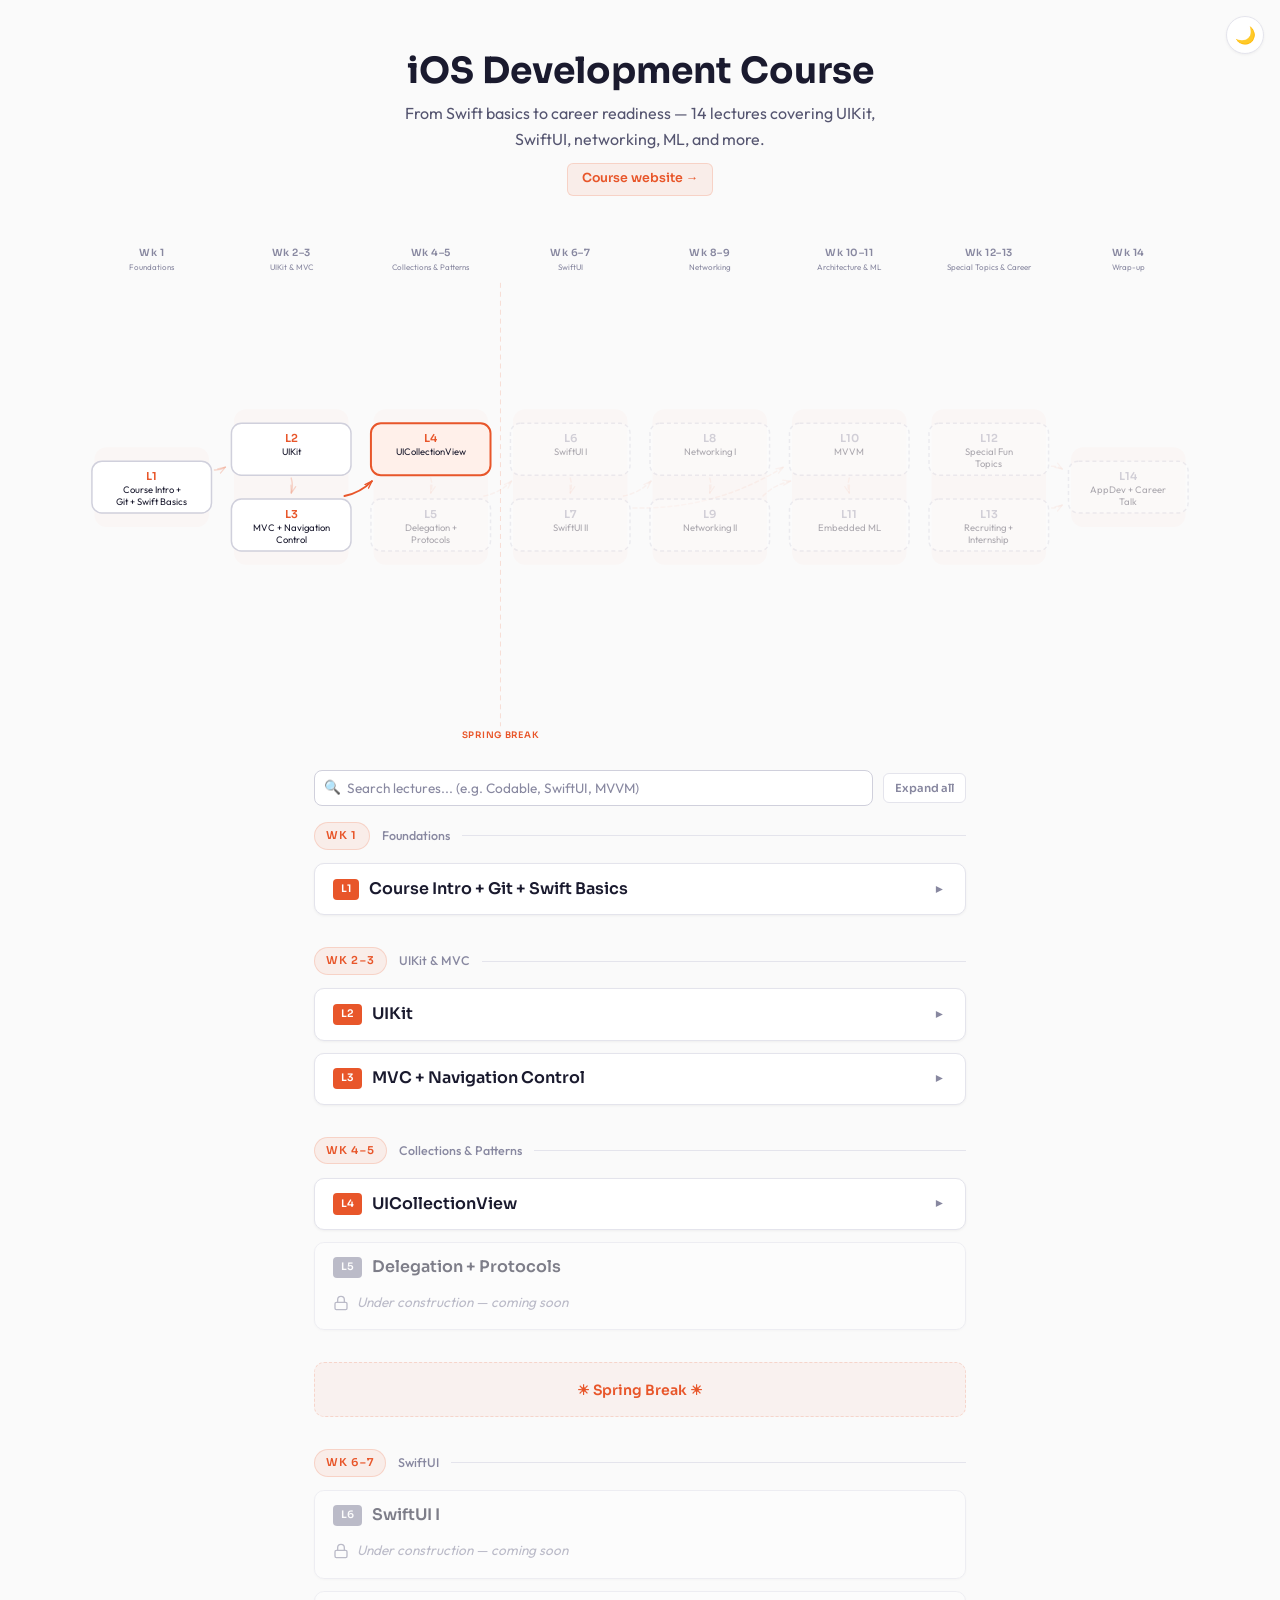
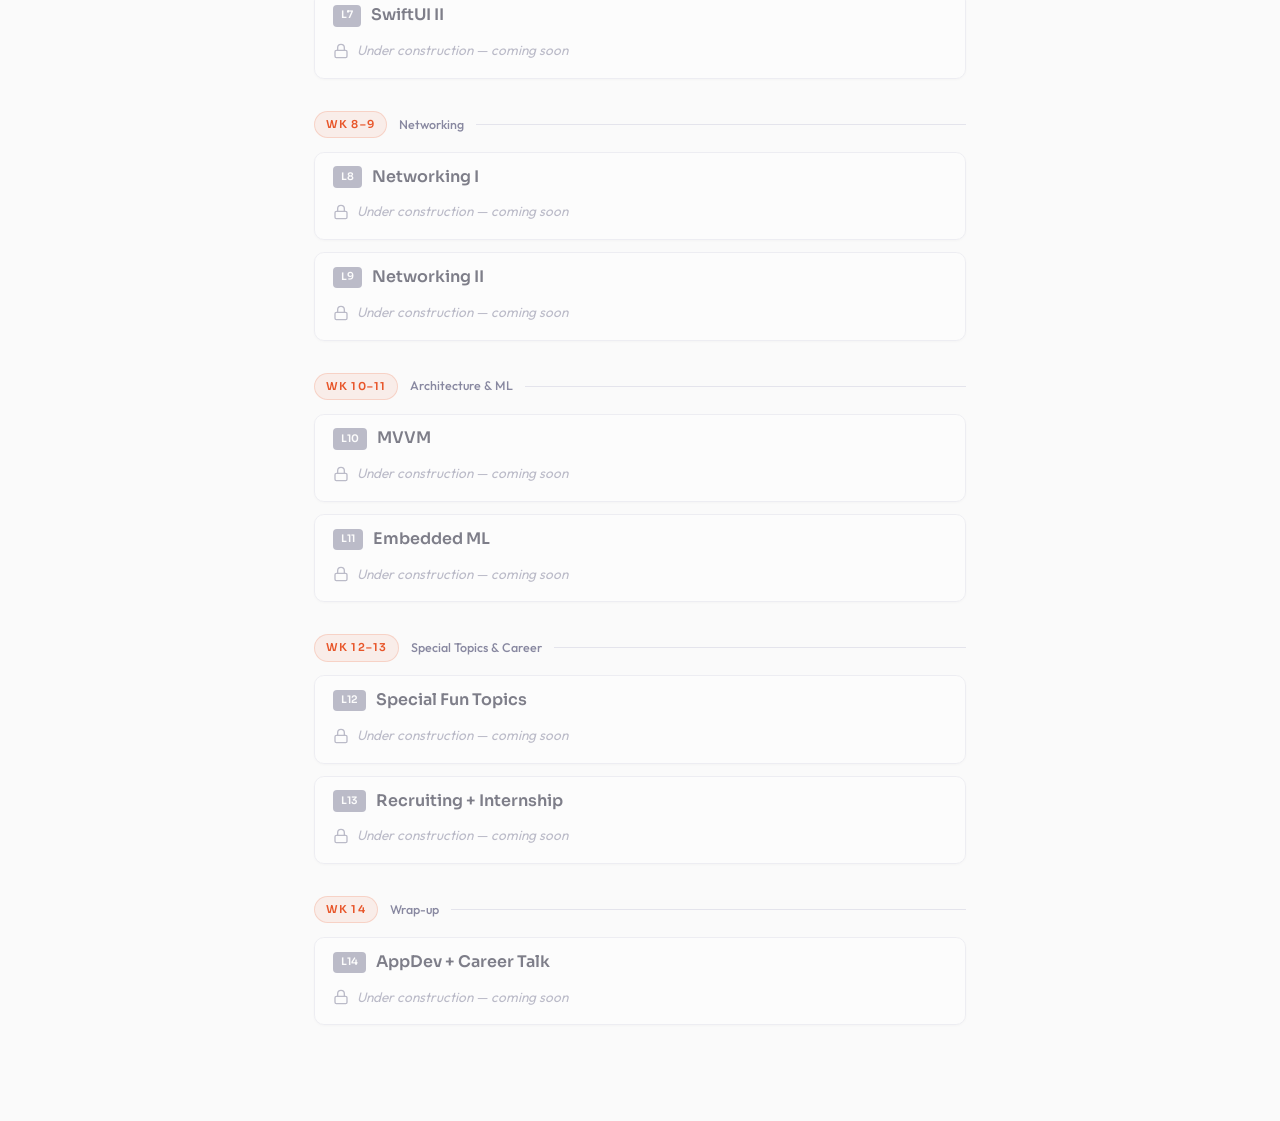
==== index.html @ e12b3c20 "Initial commit: iOS Development Course curriculum visualizer Single-page web app with interactive SV" ====
<!DOCTYPE html>
<html lang="en">
<head>
<meta charset="UTF-8">
<meta name="viewport" content="width=device-width, initial-scale=1.0">
<title>iOS Development Course</title>
<link rel="preconnect" href="https://fonts.googleapis.com">
<link rel="preconnect" href="https://fonts.gstatic.com" crossorigin>
<link href="https://fonts.googleapis.com/css2?family=Sora:wght@400;500;600;700&family=Outfit:wght@400;500;600&display=swap" rel="stylesheet">
<link rel="stylesheet" href="styles.css">
</head>
<body>
<button class="theme-toggle" id="themeToggle" aria-label="Toggle dark mode" title="Toggle theme"></button>

<header>
  <h1>iOS Development Course</h1>
  <p>From Swift basics to career readiness — 14 lectures covering UIKit, SwiftUI, networking, ML, and more.</p>
  <a href="https://ios-course.cornellappdev.com/" target="_blank" rel="noopener" class="course-link">Course website &rarr;</a>
</header>

<div id="graph-container">
  <div class="graph-tooltip" id="tooltip"></div>
  <div class="edge-label-tooltip" id="edgeTooltip"></div>
  <div class="mobile-graph" id="mobileGraph"></div>
</div>

<div class="controls-bar">
  <div class="search-wrap">
    <span class="search-icon">&#x1F50D;</span>
    <input type="text" id="searchInput" placeholder="Search lectures... (e.g. Codable, SwiftUI, MVVM)" aria-label="Search lectures">
    <button class="search-clear" id="searchClear" aria-label="Clear search">&times;</button>
  </div>
  <button class="toggle-all-btn" id="toggleAllBtn">Expand all</button>
</div>

<div class="no-results" id="noResults">No lectures match your search.</div>

<main id="content"></main>

<div class="modal-overlay" id="lectureModal">
  <div class="modal-card">
    <button class="modal-close" id="modalClose" aria-label="Close">&times;</button>
    <div id="modalContent"></div>
  </div>
</div>

<script type="module" src="js/app.js"></script>
</body>
</html>
---- styles.css ----
:root {
  --bg: #fafafa;
  --bg-card: #ffffff;
  --text: #1a1a2e;
  --text-secondary: #555570;
  --text-dim: #8888a0;
  --accent: #E8562A;
  --accent-light: rgba(232, 86, 42, 0.08);
  --accent-mid: rgba(232, 86, 42, 0.18);
  --border: #e4e4ec;
  --shadow: 0 1px 3px rgba(0,0,0,0.05);
  --node-bg: #ffffff;
  --node-border: #d0d0dc;
  --node-text: #1a1a2e;
  --node-hover-bg: #fff8f5;
  --node-active-bg: #fff0ea;
  --edge-color: rgba(232, 86, 42, 0.22);
  --edge-hover: rgba(232, 86, 42, 0.7);
  --break-bg: rgba(232, 86, 42, 0.05);
  --break-border: rgba(232, 86, 42, 0.18);
  --tooltip-bg: #1a1a2e;
  --tooltip-text: #f0f0f0;
  --week-bg: rgba(232, 86, 42, 0.03);
  --week-border: rgba(232, 86, 42, 0.08);
  --week-text: #8888a0;
  --col-bg: rgba(232, 86, 42, 0.025);
  --search-bg: #ffffff;
  --search-border: #d0d0dc;
  --search-focus: rgba(232, 86, 42, 0.3);
  --highlight-bg: rgba(232, 86, 42, 0.08);
}

[data-theme="dark"] {
  --bg: #0e0e14;
  --bg-card: #181822;
  --text: #e4e4f0;
  --text-secondary: #a0a0b8;
  --text-dim: #6a6a82;
  --accent: #FF7A4A;
  --accent-light: rgba(255, 122, 74, 0.08);
  --accent-mid: rgba(255, 122, 74, 0.15);
  --border: #28283a;
  --shadow: 0 1px 3px rgba(0,0,0,0.25);
  --node-bg: #1c1c28;
  --node-border: #34344a;
  --node-text: #e4e4f0;
  --node-hover-bg: #241c1a;
  --node-active-bg: #2e1e18;
  --edge-color: rgba(255, 122, 74, 0.18);
  --edge-hover: rgba(255, 122, 74, 0.65);
  --break-bg: rgba(255, 122, 74, 0.05);
  --break-border: rgba(255, 122, 74, 0.12);
  --tooltip-bg: #e4e4f0;
  --tooltip-text: #1a1a2e;
  --week-bg: rgba(255, 122, 74, 0.03);
  --week-border: rgba(255, 122, 74, 0.08);
  --week-text: #6a6a82;
  --col-bg: rgba(255, 122, 74, 0.02);
  --search-bg: #1c1c28;
  --search-border: #34344a;
  --search-focus: rgba(255, 122, 74, 0.25);
  --highlight-bg: rgba(255, 122, 74, 0.06);
}

* { margin: 0; padding: 0; box-sizing: border-box; }

body {
  font-family: 'Outfit', sans-serif;
  background: var(--bg);
  color: var(--text);
  line-height: 1.6;
  transition: background 0.3s, color 0.3s;
}

h1, h2, h3 {
  font-family: 'Sora', sans-serif;
  font-weight: 600;
  line-height: 1.3;
}

/* Theme toggle */
.theme-toggle {
  position: fixed;
  top: 1rem;
  right: 1rem;
  z-index: 100;
  background: var(--bg-card);
  border: 1px solid var(--border);
  border-radius: 50%;
  width: 38px;
  height: 38px;
  display: flex;
  align-items: center;
  justify-content: center;
  cursor: pointer;
  font-size: 1.05rem;
  box-shadow: var(--shadow);
  transition: background 0.3s, border-color 0.3s;
  -webkit-tap-highlight-color: transparent;
}
.theme-toggle:hover { border-color: var(--accent); }
.theme-toggle:focus-visible { outline: 2px solid var(--accent); outline-offset: 2px; }

/* Header */
header {
  text-align: center;
  padding: 3rem 1.5rem 1rem;
  max-width: 680px;
  margin: 0 auto;
}

header h1 {
  font-size: clamp(1.6rem, 4vw, 2.25rem);
  font-weight: 700;
  margin-bottom: 0.4rem;
}

header p {
  color: var(--text-secondary);
  font-size: 1rem;
  max-width: 500px;
  margin: 0 auto;
}

.course-link {
  display: inline-block;
  margin-top: 0.65rem;
  font-family: 'Sora', sans-serif;
  font-size: 0.78rem;
  font-weight: 600;
  color: var(--accent);
  text-decoration: none;
  border: 1px solid var(--accent-mid);
  background: var(--accent-light);
  padding: 0.35rem 0.85rem;
  border-radius: 6px;
  transition: background 0.2s, border-color 0.2s;
}
.course-link:hover {
  background: var(--accent-mid);
  border-color: var(--accent);
}

/* Graph */
#graph-container {
  width: 100%;
  max-width: 1180px;
  margin: 1rem auto 1.5rem;
  padding: 0 0.75rem;
  position: relative;
}

#graph-svg {
  width: 100%;
  height: auto;
  display: block;
}

.graph-tooltip {
  position: fixed;
  background: var(--tooltip-bg);
  color: var(--tooltip-text);
  padding: 0.55rem 0.85rem;
  border-radius: 8px;
  font-size: 0.8rem;
  max-width: 280px;
  pointer-events: none;
  opacity: 0;
  transition: opacity 0.15s;
  z-index: 200;
  line-height: 1.45;
  font-family: 'Outfit', sans-serif;
}

.edge-label-tooltip {
  position: fixed;
  background: var(--accent);
  color: #fff;
  padding: 0.25rem 0.6rem;
  border-radius: 5px;
  font-size: 0.72rem;
  pointer-events: none;
  opacity: 0;
  transition: opacity 0.15s;
  z-index: 200;
  font-family: 'Outfit', sans-serif;
  font-weight: 500;
  white-space: nowrap;
}

/* Search + controls bar */
.controls-bar {
  max-width: 700px;
  margin: 0 auto 1rem;
  padding: 0 1.5rem;
  display: flex;
  align-items: center;
  gap: 0.6rem;
}

.search-wrap {
  flex: 1;
  position: relative;
}

.search-wrap input {
  width: 100%;
  padding: 0.5rem 0.75rem 0.5rem 2rem;
  border: 1px solid var(--search-border);
  border-radius: 8px;
  background: var(--search-bg);
  color: var(--text);
  font-family: 'Outfit', sans-serif;
  font-size: 0.85rem;
  outline: none;
  transition: border-color 0.2s, box-shadow 0.2s;
}

.search-wrap input::placeholder { color: var(--text-dim); }
.search-wrap input:focus {
  border-color: var(--accent);
  box-shadow: 0 0 0 2px var(--search-focus);
}

.search-icon {
  position: absolute;
  left: 0.65rem;
  top: 50%;
  transform: translateY(-50%);
  color: var(--text-dim);
  font-size: 0.85rem;
  pointer-events: none;
}

.search-clear {
  position: absolute;
  right: 0.5rem;
  top: 50%;
  transform: translateY(-50%);
  background: none;
  border: none;
  color: var(--text-dim);
  cursor: pointer;
  font-size: 0.9rem;
  padding: 0.1rem 0.2rem;
  display: none;
  line-height: 1;
}
.search-clear:hover { color: var(--text); }

.toggle-all-btn {
  font-family: 'Sora', sans-serif;
  font-size: 0.7rem;
  font-weight: 600;
  background: var(--bg-card);
  color: var(--text-dim);
  border: 1px solid var(--border);
  border-radius: 6px;
  padding: 0.45rem 0.7rem;
  cursor: pointer;
  white-space: nowrap;
  transition: border-color 0.2s, color 0.2s;
}
.toggle-all-btn:hover {
  border-color: var(--accent);
  color: var(--accent);
}

.no-results {
  text-align: center;
  padding: 2rem 1rem;
  color: var(--text-dim);
  font-size: 0.9rem;
  display: none;
}

/* Content */
main {
  max-width: 700px;
  margin: 0 auto;
  padding: 0 1.5rem 4rem;
}

.week-group {
  margin-bottom: 2rem;
}

.week-group.search-hidden { display: none; }

.week-header {
  display: flex;
  align-items: center;
  gap: 0.75rem;
  margin-bottom: 0.85rem;
}

.week-label {
  font-family: 'Sora', sans-serif;
  font-size: 0.68rem;
  font-weight: 600;
  text-transform: uppercase;
  letter-spacing: 0.1em;
  color: var(--accent);
  background: var(--accent-light);
  border: 1px solid var(--accent-mid);
  padding: 0.25rem 0.7rem;
  border-radius: 20px;
  white-space: nowrap;
}

.week-topic {
  font-size: 0.78rem;
  color: var(--text-dim);
  font-weight: 500;
}

.week-line {
  flex: 1;
  height: 1px;
  background: var(--border);
}

/* Section cards */
.section {
  background: var(--bg-card);
  border: 1px solid var(--border);
  border-radius: 10px;
  margin-bottom: 0.75rem;
  box-shadow: var(--shadow);
  overflow: hidden;
  opacity: 0;
  transform: translateY(10px);
  transition: opacity 0.4s ease, transform 0.4s ease, border-color 0.3s, box-shadow 0.3s;
}

.section.visible {
  opacity: 1;
  transform: translateY(0);
}

.section.highlighted {
  border-color: var(--accent);
  box-shadow: 0 0 0 2px var(--accent-mid);
}

.section.search-hidden { display: none; }

.section.search-match .section-body mark {
  background: var(--accent-mid);
  color: var(--text);
  border-radius: 2px;
  padding: 0 1px;
}

.section-header {
  display: flex;
  align-items: center;
  padding: 0.85rem 1.1rem;
  cursor: pointer;
  user-select: none;
  -webkit-tap-highlight-color: transparent;
  gap: 0.65rem;
}

.section-header:hover { background: var(--accent-light); }
.section-header:focus-visible { outline: 2px solid var(--accent); outline-offset: -2px; }

.section-header h2 {
  font-size: 1rem;
  font-weight: 600;
  flex: 1;
}

.lecture-badge {
  font-family: 'Sora', sans-serif;
  font-size: 0.65rem;
  font-weight: 600;
  background: var(--accent);
  color: #fff;
  padding: 0.15rem 0.5rem;
  border-radius: 4px;
  white-space: nowrap;
  flex-shrink: 0;
}

.collapse-icon {
  font-size: 0.9rem;
  color: var(--text-dim);
  transition: transform 0.25s;
  flex-shrink: 0;
  width: 1rem;
  text-align: center;
}

.section.collapsed .collapse-icon { transform: rotate(-90deg); }

.section-body {
  padding: 0 1.1rem 1rem;
  color: var(--text-secondary);
  font-size: 0.9rem;
  overflow: hidden;
  transition: max-height 0.3s ease, padding 0.3s ease;
}

.section.collapsed .section-body {
  max-height: 0 !important;
  padding-top: 0;
  padding-bottom: 0;
}

.section-body p { margin-bottom: 0.55rem; }
.section-body strong { color: var(--text); font-weight: 600; }
.section-body code {
  background: var(--accent-light);
  padding: 0.1em 0.3em;
  border-radius: 3px;
  font-size: 0.87em;
}
.section-body ul, .section-body ol {
  margin: 0.4rem 0 0.65rem 1.1rem;
}
.section-body li { margin-bottom: 0.2rem; }

/* Locked / under construction lectures */
.section.locked .section-header { cursor: default; }
.section.locked .section-header:hover { background: transparent; }
.section.locked .lecture-badge { background: var(--text-dim); }
.section.locked .collapse-icon { display: none; }
.section.locked .section-body { max-height: none !important; padding: 0 1.1rem 1rem; }
.section.locked.visible { opacity: 0.55; }

.locked-banner {
  display: flex;
  align-items: center;
  gap: 0.5rem;
  color: var(--text-dim);
  font-size: 0.85rem;
  font-style: italic;
}
.locked-banner svg { flex-shrink: 0; }

/* Back link */
.back-link {
  display: inline-block;
  margin-top: 0.35rem;
  font-size: 0.78rem;
  color: var(--accent);
  text-decoration: none;
  cursor: pointer;
  opacity: 0.7;
  transition: opacity 0.2s;
}
.back-link:hover { opacity: 1; text-decoration: underline; }

/* Break banner */
.break-banner {
  background: var(--break-bg);
  border: 1px dashed var(--break-border);
  border-radius: 10px;
  padding: 0.85rem 1rem;
  text-align: center;
  margin-bottom: 2rem;
  opacity: 0;
  transform: translateY(10px);
  transition: opacity 0.4s ease, transform 0.4s ease;
}
.break-banner.visible { opacity: 1; transform: translateY(0); }
.break-banner span {
  font-family: 'Sora', sans-serif;
  font-weight: 600;
  font-size: 0.88rem;
  color: var(--accent);
}

/* Mobile graph */
.mobile-graph {
  display: none;
  padding: 0 0.25rem;
}

.mobile-graph .mg-week {
  display: flex;
  align-items: stretch;
  gap: 0.5rem;
  margin-bottom: 0.5rem;
}

.mobile-graph .mg-label {
  font-family: 'Sora', sans-serif;
  font-size: 0.6rem;
  font-weight: 600;
  color: var(--text-dim);
  text-transform: uppercase;
  letter-spacing: 0.05em;
  width: 2.5rem;
  flex-shrink: 0;
  display: flex;
  align-items: center;
  justify-content: center;
}

.mobile-graph .mg-nodes {
  display: flex;
  gap: 0.4rem;
  flex: 1;
}

.mobile-graph .mg-node {
  flex: 1;
  background: var(--node-bg);
  border: 1px solid var(--node-border);
  border-radius: 8px;
  padding: 0.5rem 0.6rem;
  cursor: pointer;
  transition: border-color 0.2s, background 0.2s;
  text-align: center;
}

.mobile-graph .mg-node:hover {
  border-color: var(--accent);
  background: var(--node-hover-bg);
}

.mobile-graph .mg-node.mg-active {
  border-color: var(--accent);
  background: var(--node-active-bg);
}

.mobile-graph .mg-node .mg-num {
  font-family: 'Sora', sans-serif;
  font-size: 0.65rem;
  font-weight: 600;
  color: var(--accent);
}

.mobile-graph .mg-node .mg-title {
  font-size: 0.7rem;
  color: var(--node-text);
  margin-top: 0.15rem;
  line-height: 1.3;
}

.mobile-graph .mg-node.mg-locked {
  opacity: 0.45;
  cursor: default;
  border-style: dashed;
}
.mobile-graph .mg-node.mg-locked .mg-num { color: var(--text-dim); }
.mobile-graph .mg-node.mg-locked:hover {
  border-color: var(--node-border);
  background: var(--node-bg);
}

.mobile-graph .mg-break {
  text-align: center;
  padding: 0.5rem;
  font-family: 'Sora', sans-serif;
  font-size: 0.75rem;
  font-weight: 600;
  color: var(--accent);
  opacity: 0.6;
  margin-bottom: 0.5rem;
}

/* Lecture summary modal */
.modal-overlay {
  position: fixed;
  inset: 0;
  background: rgba(0,0,0,0.45);
  z-index: 1000;
  display: flex;
  align-items: center;
  justify-content: center;
  opacity: 0;
  pointer-events: none;
  transition: opacity 0.25s ease;
  backdrop-filter: blur(4px);
}
.modal-overlay.active {
  opacity: 1;
  pointer-events: auto;
}
.modal-card {
  background: var(--bg-card);
  border: 1px solid var(--border);
  border-radius: 16px;
  max-width: 600px;
  width: 92vw;
  max-height: 80vh;
  overflow-y: auto;
  padding: 2rem;
  box-shadow: 0 20px 60px rgba(0,0,0,0.2);
  transform: translateY(16px) scale(0.97);
  transition: transform 0.25s ease;
  position: relative;
}
.modal-overlay.active .modal-card {
  transform: translateY(0) scale(1);
}
.modal-close {
  position: absolute;
  top: 1rem;
  right: 1rem;
  background: none;
  border: none;
  font-size: 1.5rem;
  color: var(--text-dim);
  cursor: pointer;
  width: 32px;
  height: 32px;
  display: flex;
  align-items: center;
  justify-content: center;
  border-radius: 8px;
  transition: background 0.15s, color 0.15s;
}
.modal-close:hover {
  background: var(--accent-light);
  color: var(--accent);
}
.modal-badge {
  display: inline-block;
  background: var(--accent);
  color: #fff;
  font-family: 'Sora', sans-serif;
  font-size: 0.75rem;
  font-weight: 600;
  padding: 0.2rem 0.6rem;
  border-radius: 6px;
  margin-bottom: 0.5rem;
}
.modal-title {
  font-family: 'Sora', sans-serif;
  font-size: 1.3rem;
  font-weight: 600;
  color: var(--text);
  margin: 0 0 1.25rem;
  padding-right: 2rem;
}
.modal-section {
  margin-bottom: 1.25rem;
}
.modal-section-label {
  font-family: 'Sora', sans-serif;
  font-size: 0.7rem;
  font-weight: 600;
  letter-spacing: 0.08em;
  text-transform: uppercase;
  color: var(--accent);
  margin-bottom: 0.4rem;
}
.modal-section p {
  font-family: 'Outfit', sans-serif;
  font-size: 0.92rem;
  line-height: 1.6;
  color: var(--text-secondary);
  margin: 0;
}
.modal-section p strong {
  color: var(--text);
  font-weight: 500;
}
.modal-prereqs {
  display: flex;
  flex-wrap: wrap;
  gap: 0.4rem;
  margin-top: 0.3rem;
}
.modal-prereq-chip {
  display: inline-flex;
  align-items: center;
  gap: 0.3rem;
  background: var(--accent-light);
  border: 1px solid var(--accent-mid);
  border-radius: 8px;
  padding: 0.25rem 0.6rem;
  font-family: 'Outfit', sans-serif;
  font-size: 0.8rem;
  color: var(--text);
  cursor: pointer;
  transition: background 0.15s;
}
.modal-prereq-chip:hover {
  background: var(--accent-mid);
}
.modal-prereq-chip .chip-num {
  font-family: 'Sora', sans-serif;
  font-weight: 600;
  font-size: 0.7rem;
  color: var(--accent);
}
.modal-connection-arrow {
  display: flex;
  align-items: center;
  gap: 0.5rem;
  background: var(--week-bg);
  border: 1px solid var(--week-border);
  border-radius: 10px;
  padding: 0.5rem 0.75rem;
  margin-bottom: 0.4rem;
  font-family: 'Outfit', sans-serif;
  font-size: 0.85rem;
  color: var(--text-secondary);
}
.modal-connection-arrow .conn-label {
  font-weight: 500;
  color: var(--text);
}
.modal-connection-arrow .conn-arrow {
  color: var(--accent);
  font-size: 0.9rem;
}
.modal-progress {
  display: flex;
  align-items: center;
  gap: 0.5rem;
  margin-bottom: 1rem;
}
.modal-progress-bar {
  flex: 1;
  height: 4px;
  background: var(--border);
  border-radius: 2px;
  overflow: hidden;
}
.modal-progress-fill {
  height: 100%;
  background: var(--accent);
  border-radius: 2px;
  transition: width 0.4s ease;
}
.modal-progress-text {
  font-family: 'Sora', sans-serif;
  font-size: 0.7rem;
  color: var(--text-dim);
  white-space: nowrap;
}

/* Responsive */
@media (max-width: 640px) {
  header { padding: 2.5rem 1rem 0.75rem; }
  main { padding: 0 1rem 3rem; }
  .controls-bar { padding: 0 1rem; }
  .section-header { padding: 0.75rem 0.9rem; }
  .section-body { padding: 0 0.9rem 0.9rem; }
  #graph-svg { display: none; }
  .mobile-graph { display: block; }
  .modal-card { padding: 1.5rem 1.25rem; }
}
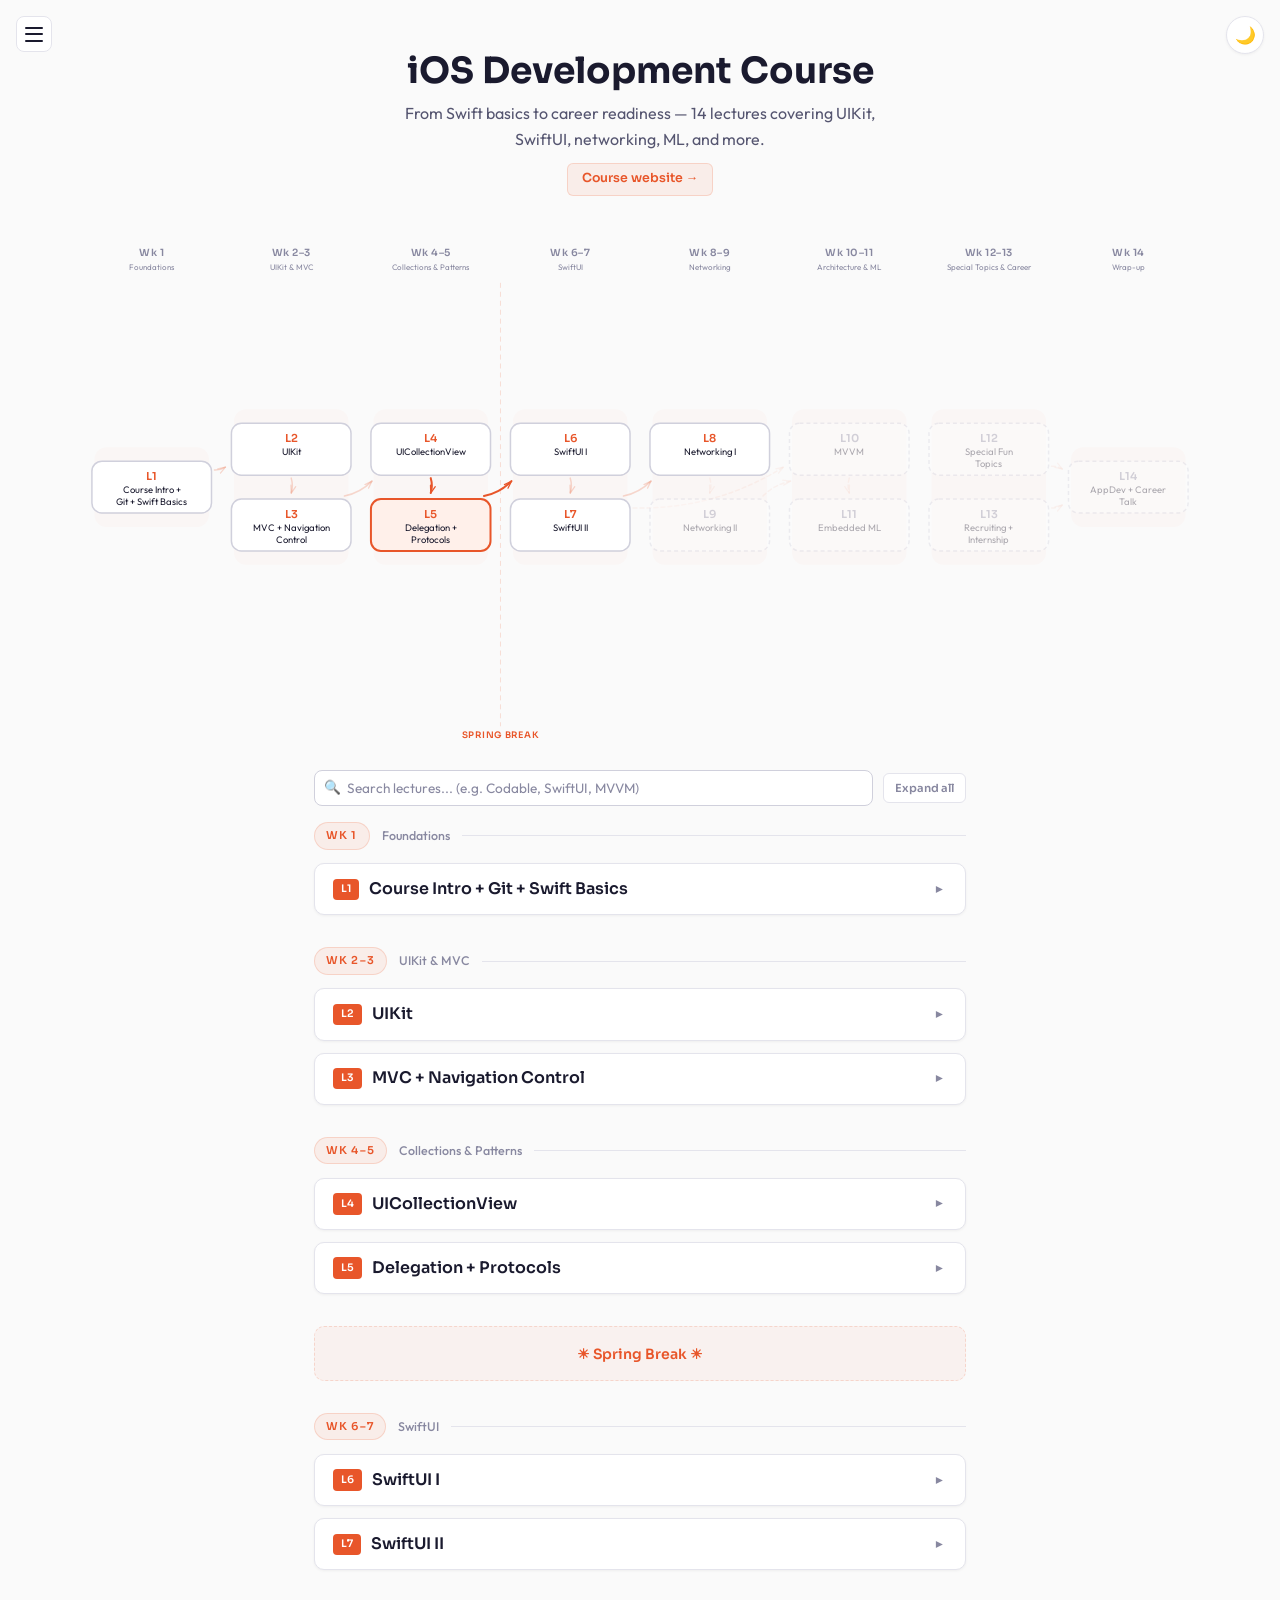
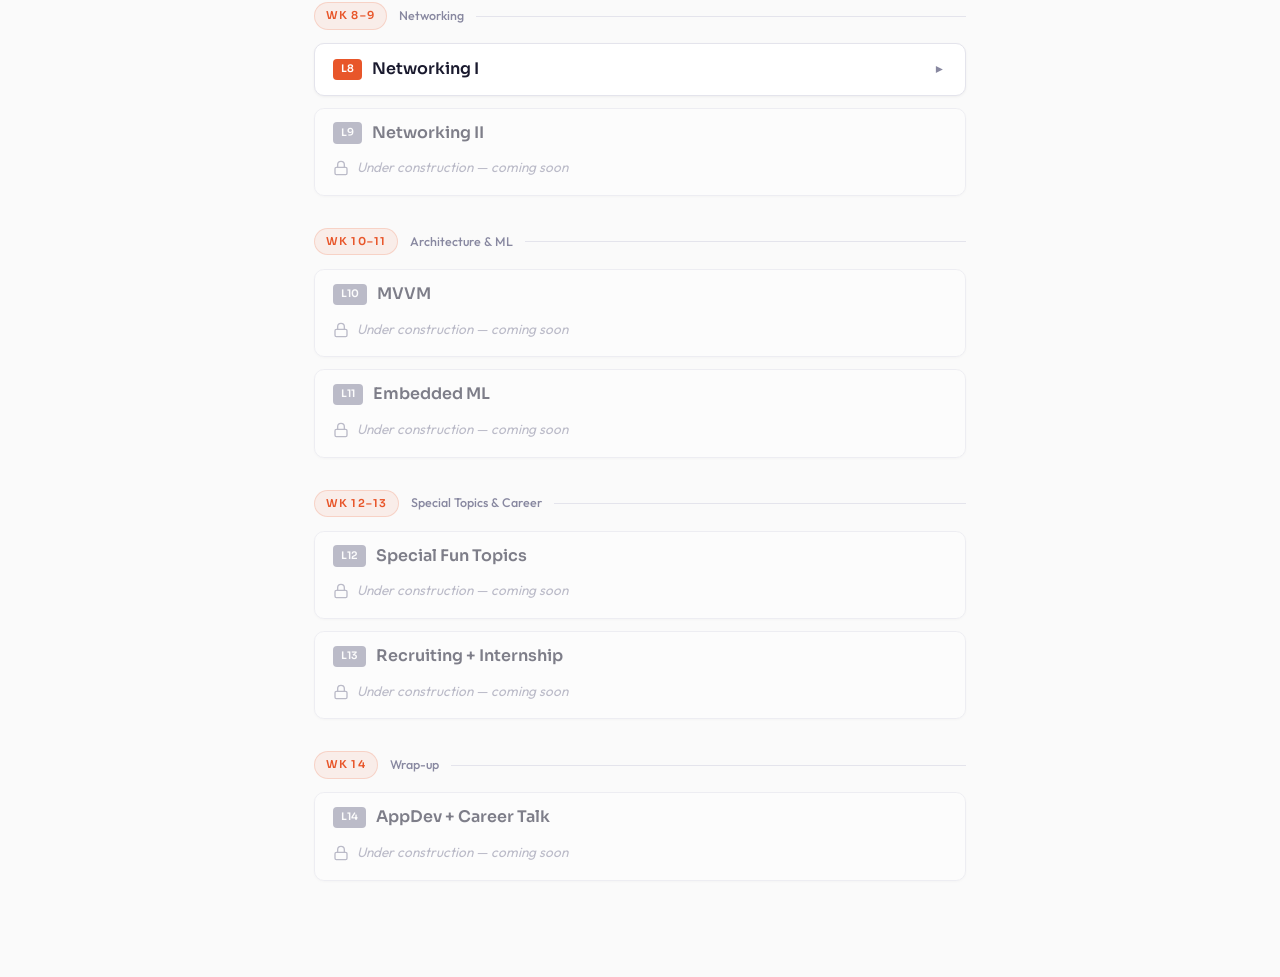
==== commit 00e5e90b: "added hamburger icon, added Networking 1 prereading" ====
--- a/index.html
+++ b/index.html
@@ -11,6 +11,18 @@
 </head>
 <body>
 <button class="theme-toggle" id="themeToggle" aria-label="Toggle dark mode" title="Toggle theme"></button>
+
+<nav class="hamburger-nav" id="hamburgerNav">
+  <button class="hamburger-btn" id="hamburgerBtn" aria-label="Open menu" aria-expanded="false">
+    <span class="hamburger-bar"></span>
+    <span class="hamburger-bar"></span>
+    <span class="hamburger-bar"></span>
+  </button>
+  <div class="hamburger-menu" id="hamburgerMenu">
+    <div class="menu-section-label">Readings</div>
+    <a class="menu-item" href="networking-i-prereading.html">Networking I &mdash; Prereading</a>
+  </div>
+</nav>
 
 <header>
   <h1>iOS Development Course</h1>
--- a/styles.css
+++ b/styles.css
@@ -141,6 +141,88 @@
   border-color: var(--accent);
 }
 
+/* Hamburger Nav */
+.hamburger-nav {
+  position: fixed;
+  top: 1rem;
+  left: 1rem;
+  z-index: 100;
+}
+
+.hamburger-btn {
+  display: flex;
+  flex-direction: column;
+  justify-content: center;
+  gap: 4.5px;
+  width: 36px;
+  height: 36px;
+  padding: 8px;
+  background: var(--bg-card);
+  border: 1px solid var(--border);
+  border-radius: 8px;
+  cursor: pointer;
+  transition: border-color 0.2s;
+}
+
+.hamburger-btn:hover { border-color: var(--accent); }
+.hamburger-btn:focus-visible { outline: 2px solid var(--accent); outline-offset: 2px; }
+
+.hamburger-bar {
+  display: block;
+  width: 100%;
+  height: 2px;
+  background: var(--text);
+  border-radius: 1px;
+  transition: background 0.2s;
+}
+
+.hamburger-menu {
+  position: absolute;
+  top: calc(100% + 6px);
+  left: 0;
+  min-width: 240px;
+  background: var(--bg-card);
+  border: 1px solid var(--border);
+  border-radius: 10px;
+  box-shadow: 0 8px 24px rgba(0,0,0,0.12);
+  padding: 0.5rem 0;
+  opacity: 0;
+  visibility: hidden;
+  transform: translateY(-6px);
+  transition: opacity 0.2s, transform 0.2s, visibility 0.2s;
+}
+
+.hamburger-menu.open {
+  opacity: 1;
+  visibility: visible;
+  transform: translateY(0);
+}
+
+.menu-section-label {
+  font-family: 'Sora', sans-serif;
+  font-size: 0.65rem;
+  font-weight: 600;
+  text-transform: uppercase;
+  letter-spacing: 0.08em;
+  color: var(--text-dim);
+  padding: 0.5rem 1rem 0.25rem;
+}
+
+.menu-item {
+  display: block;
+  font-family: 'Outfit', sans-serif;
+  font-size: 0.88rem;
+  color: var(--text);
+  text-decoration: none;
+  padding: 0.5rem 1rem;
+  transition: background 0.15s, color 0.15s;
+}
+
+.menu-item:hover {
+  background: var(--accent-light);
+  color: var(--accent);
+}
+
 /* Graph */
 #graph-container {
   width: 100%;
